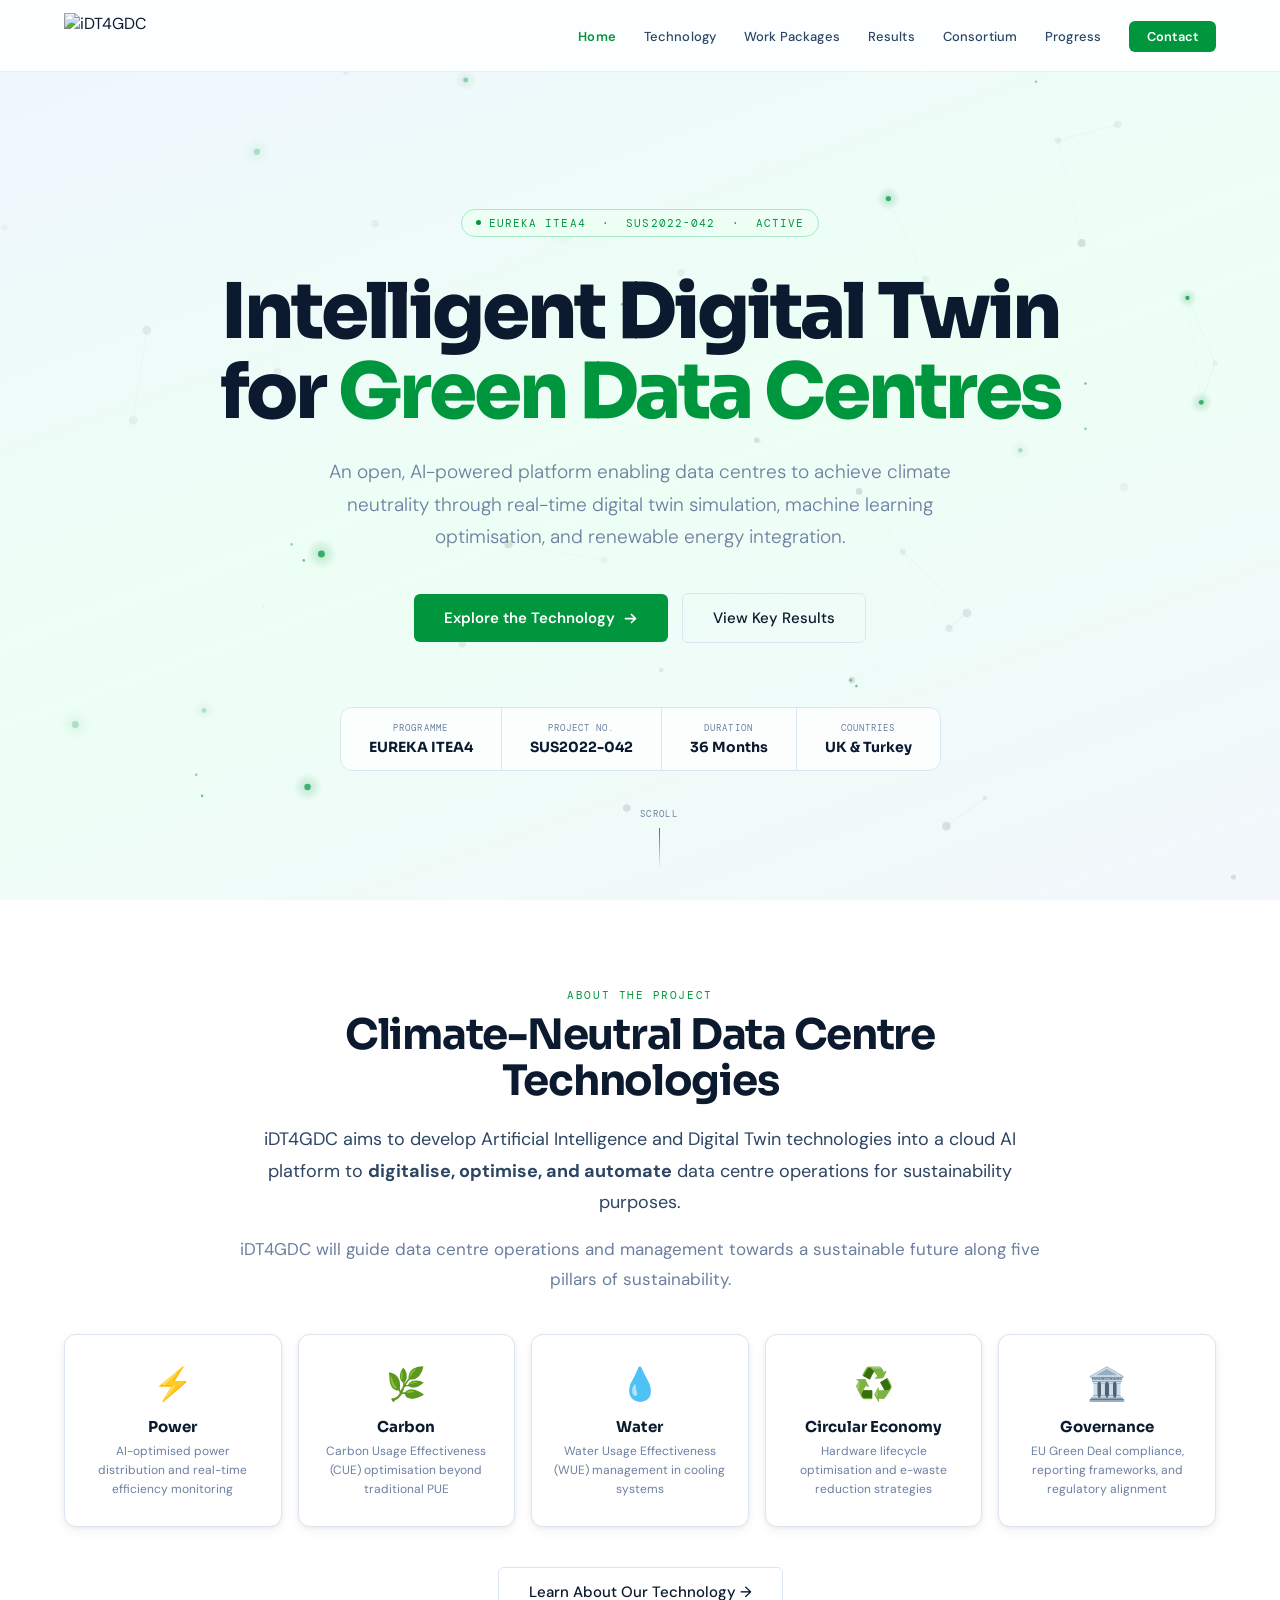
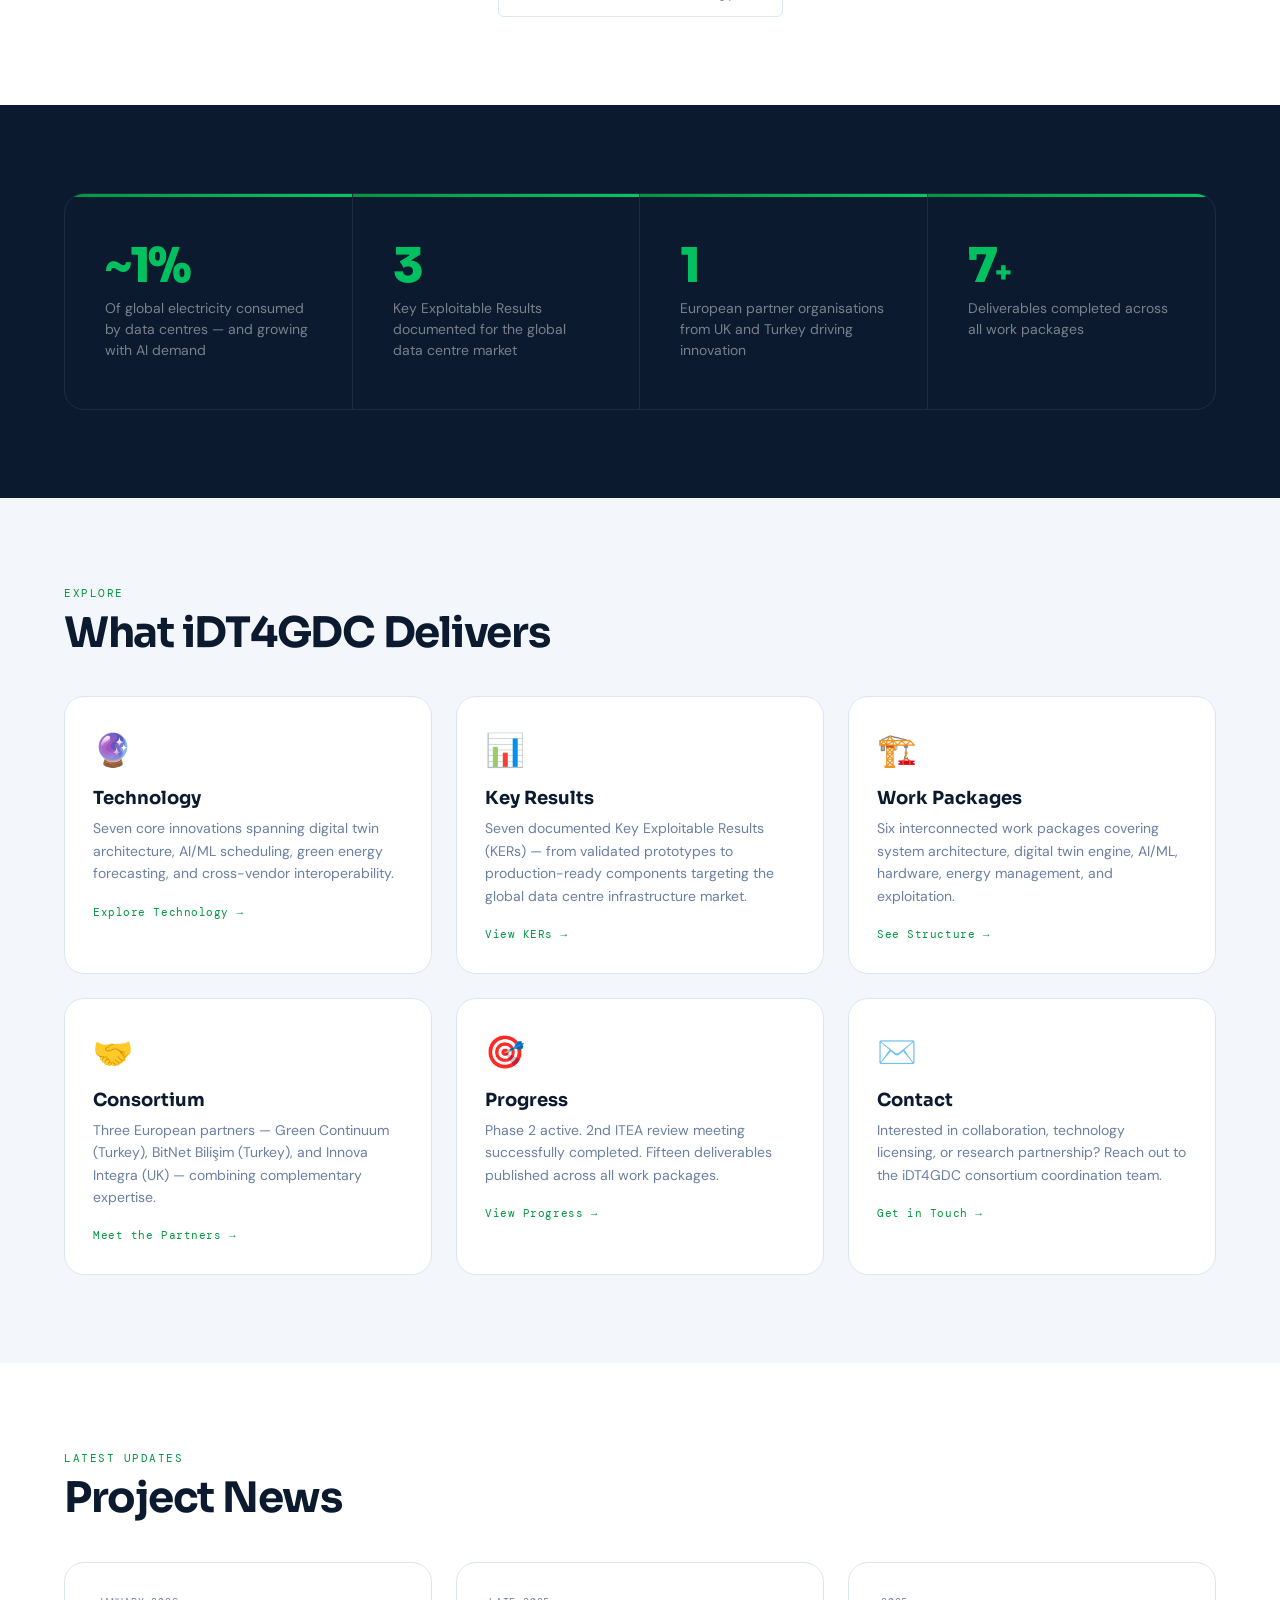
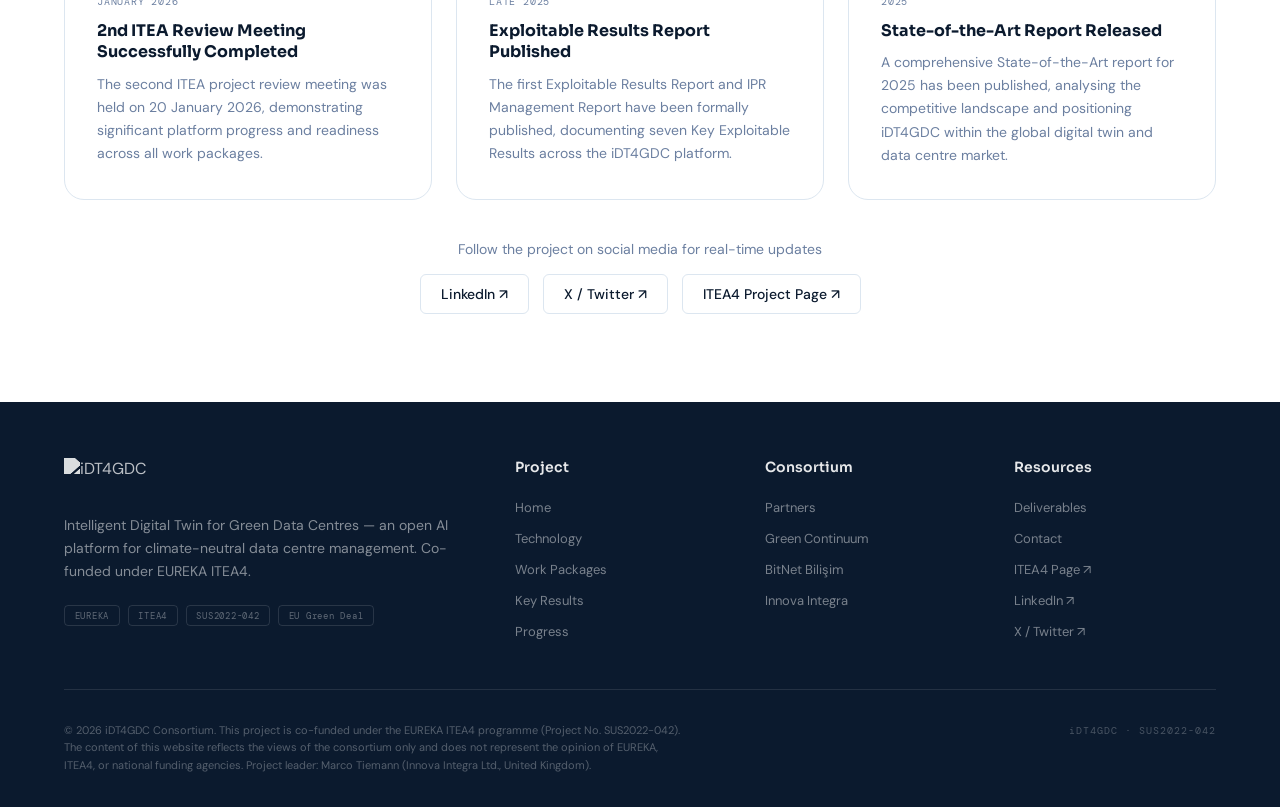
==== index.html @ be966cf7 "Initial commit: iDT4GDC project website Multi-page static site for the EUREKA ITEA4 iDT4GDC project." ====
<!DOCTYPE html>
<html lang="en">
<head>
<meta charset="UTF-8">
<meta name="viewport" content="width=device-width, initial-scale=1.0">
<title>iDT4GDC — Intelligent Digital Twin for Green Data Centres</title>
<meta name="description" content="EUREKA ITEA4 project developing an open AI-powered digital twin platform for climate-neutral data centres. Project SUS2022-042.">
<link rel="stylesheet" href="css/style.css">
<style>
/* ── Hero ─────────────────────────────────────────── */
#hero {
  position: relative;
  min-height: 100svh;
  display: flex;
  flex-direction: column;
  align-items: center;
  justify-content: center;
  overflow: hidden;
  padding: 0 5vw;
  background: linear-gradient(160deg, #F0F6FF 0%, #EDFFF5 50%, #F3F7FC 100%);
}
#hero-canvas {
  position: absolute; inset: 0;
  width: 100%; height: 100%;
  pointer-events: none;
}
.hero-content {
  position: relative; z-index: 2;
  text-align: center;
  max-width: 1000px;
  padding: 8rem 0 3rem;
}
.hero-pill {
  display: inline-flex;
  align-items: center;
  gap: .5rem;
  padding: .375rem .875rem;
  background: var(--green-bg);
  border: 1px solid var(--green-border);
  border-radius: 100px;
  font-family: var(--font-m);
  font-size: .6875rem;
  color: var(--green);
  letter-spacing: .1em;
  text-transform: uppercase;
  margin-bottom: 2.25rem;
  animation: h-in .9s ease both;
}
.hero-dot {
  width: 5px; height: 5px;
  background: var(--green); border-radius: 50%;
  animation: blink 2.2s infinite;
}
@keyframes blink { 0%,100%{opacity:1} 50%{opacity:.3} }
.hero-h1 {
  font-family: var(--font-d);
  font-size: clamp(2.75rem, 6vw, 5rem);
  font-weight: 800;
  line-height: 1.04;
  letter-spacing: -.04em;
  color: var(--navy);
  margin-bottom: 1.5rem;
  animation: h-in .9s .18s ease both;
}
.hero-h1 .g { color: var(--green); }
.hero-sub {
  font-size: clamp(1rem, 1.8vw, 1.1875rem);
  font-weight: 300;
  color: var(--text-light);
  line-height: 1.7;
  max-width: 660px;
  margin: 0 auto 2.5rem;
  animation: h-in .9s .32s ease both;
}
.hero-btns {
  display: flex;
  align-items: center;
  justify-content: center;
  gap: .875rem;
  flex-wrap: wrap;
  animation: h-in .9s .46s ease both;
}
.hero-meta {
  display: flex;
  align-items: stretch;
  justify-content: center;
  margin-top: 4rem;
  border: 1px solid var(--border);
  border-radius: var(--radius-md);
  overflow: hidden;
  background: rgba(255,255,255,.7);
  backdrop-filter: blur(12px);
  width: fit-content;
  margin-left: auto;
  margin-right: auto;
  animation: h-in .9s .6s ease both;
}
.hero-meta-item {
  padding: .875rem 1.75rem;
  display: flex; flex-direction: column;
  align-items: center; gap: .25rem;
  border-right: 1px solid var(--border);
}
.hero-meta-item:last-child { border-right: none; }
.m-label { font-family: var(--font-m); font-size: .5625rem; color: var(--text-light); text-transform: uppercase; letter-spacing: .12em; }
.m-value { font-family: var(--font-d); font-size: .875rem; font-weight: 700; color: var(--navy); }
.scroll-hint {
  position: absolute;
  bottom: 2rem; left: 50%; transform: translateX(-50%);
  display: flex; flex-direction: column; align-items: center; gap: .5rem;
  animation: h-in .9s .75s ease both;
}
.scroll-hint span { font-family: var(--font-m); font-size: .5625rem; color: var(--text-light); text-transform: uppercase; letter-spacing: .15em; }
.scroll-line {
  width: 1px; height: 40px;
  background: linear-gradient(to bottom, var(--green), transparent);
  animation: scroll-anim 1.8s ease-in-out infinite;
}
@keyframes scroll-anim { 0%{opacity:1;transform:translateY(0)} 100%{opacity:0;transform:translateY(14px)} }
@keyframes h-in { from{opacity:0;transform:translateY(22px)} to{opacity:1;transform:translateY(0)} }

/* ── Pillars ──────────────────────────────────────── */
.pillars-grid {
  display: grid;
  grid-template-columns: repeat(5, 1fr);
  gap: 1rem;
  margin-top: 2.5rem;
}
.pillar-card {
  padding: 1.75rem 1.25rem;
  text-align: center;
  border: 1px solid var(--border);
  border-radius: var(--radius-md);
  background: var(--bg-card);
  box-shadow: var(--shadow-sm);
  transition: all var(--transition);
}
.pillar-card:hover {
  border-color: var(--green-border);
  transform: translateY(-4px);
  box-shadow: var(--shadow-md);
}
.pillar-icon { font-size: 2rem; margin-bottom: .75rem; display: block; }
.pillar-name { font-family: var(--font-d); font-size: .9375rem; font-weight: 700; color: var(--navy); margin-bottom: .375rem; }
.pillar-desc { font-size: .75rem; color: var(--text-light); line-height: 1.55; }

/* ── Stats ────────────────────────────────────────── */
#stats { background: var(--navy); }
.stats-grid {
  display: grid;
  grid-template-columns: repeat(4, 1fr);
  gap: 0;
  border-radius: var(--radius-lg);
  overflow: hidden;
  border: 1px solid rgba(255,255,255,.08);
}
.stat-block {
  padding: 3rem 2.5rem;
  border-right: 1px solid rgba(255,255,255,.08);
  position: relative;
  overflow: hidden;
}
.stat-block:last-child { border-right: none; }
.stat-block::before {
  content: '';
  position: absolute; top: 0; left: 0; right: 0; height: 3px;
  background: linear-gradient(90deg, var(--green), #00C860);
}
.stat-num {
  font-family: var(--font-d);
  font-size: 3rem; font-weight: 800;
  letter-spacing: -.05em; line-height: 1;
  color: #fff; margin-bottom: .5rem;
}
.stat-num span { color: var(--green-btn); }
.stat-label { font-size: .875rem; color: rgba(255,255,255,.45); line-height: 1.5; }

/* ── Quick links ──────────────────────────────────── */
.quick-grid {
  display: grid;
  grid-template-columns: repeat(3, 1fr);
  gap: 1.5rem;
  margin-top: 2.5rem;
}
.quick-card {
  padding: 2rem 1.75rem;
  background: var(--bg-card);
  border: 1px solid var(--border);
  border-radius: var(--radius-lg);
  text-decoration: none;
  transition: all var(--transition);
  display: block;
}
.quick-card:hover {
  border-color: var(--green-border);
  box-shadow: var(--shadow-md);
  transform: translateY(-4px);
}
.qc-icon { font-size: 2rem; margin-bottom: 1rem; display: block; }
.qc-title { font-family: var(--font-d); font-size: 1.125rem; font-weight: 700; color: var(--navy); margin-bottom: .5rem; }
.qc-desc { font-size: .875rem; color: var(--text-light); line-height: 1.6; margin-bottom: 1.25rem; }
.qc-link { font-family: var(--font-m); font-size: .6875rem; color: var(--green); letter-spacing: .05em; display: flex; align-items: center; gap: .375rem; }

/* ── News ─────────────────────────────────────────── */
.news-grid {
  display: grid;
  grid-template-columns: repeat(3, 1fr);
  gap: 1.5rem;
  margin-top: 2.5rem;
}
.news-card {
  background: var(--bg-card);
  border: 1px solid var(--border);
  border-radius: var(--radius-lg);
  padding: 2rem;
  transition: all var(--transition);
}
.news-card:hover { border-color: var(--green-border); box-shadow: var(--shadow-md); transform: translateY(-3px); }
.news-date { font-family: var(--font-m); font-size: .625rem; color: var(--text-light); letter-spacing: .08em; text-transform: uppercase; margin-bottom: .75rem; }
.news-title { font-family: var(--font-d); font-size: 1rem; font-weight: 700; color: var(--navy); margin-bottom: .625rem; line-height: 1.35; }
.news-body { font-size: .875rem; color: var(--text-light); line-height: 1.65; }

/* ── Responsive ───────────────────────────────────── */
@media (max-width: 1000px) { .pillars-grid { grid-template-columns: repeat(3, 1fr); } .stats-grid { grid-template-columns: repeat(2, 1fr); } }
@media (max-width: 820px) { .quick-grid, .news-grid { grid-template-columns: 1fr; } }
@media (max-width: 640px) {
  .pillars-grid { grid-template-columns: repeat(2, 1fr); }
  .stats-grid { grid-template-columns: 1fr; }
  .hero-meta { flex-wrap: wrap; }
  .hero-meta-item { width: 50%; border-right: none; border-bottom: 1px solid var(--border); }
  .hero-meta-item:nth-child(odd) { border-right: 1px solid var(--border); }
  .hero-meta-item:nth-last-child(-n+2) { border-bottom: none; }
  .hero-btns { flex-direction: column; }
}
</style>
</head>
<body>

<!-- ── Navigation ──────────────────────────────────── -->
<nav id="main-nav">
  <a href="index.html" class="nav-logo">
    <img class="nav-logo-img" src="https://assets.zyrosite.com/cdn-cgi/image/format=auto,w=700,fit=crop,q=95/m7V5Qp7Ly3Uk0kDa/idit-birlesik-d957BPD1pqS8rWX9.png" alt="iDT4GDC">
  </a>
  <ul class="nav-links">
    <li><a href="index.html">Home</a></li>
    <li><a href="technology.html">Technology</a></li>
    <li><a href="work-packages.html">Work Packages</a></li>
    <li><a href="results.html">Results</a></li>
    <li><a href="consortium.html">Consortium</a></li>
    <li><a href="achievements.html">Progress</a></li>
    <li><a href="contact.html" class="nav-cta">Contact</a></li>
  </ul>
  <button class="nav-hamburger" id="hamburger" aria-label="Menu">
    <span></span><span></span><span></span>
  </button>
</nav>

<!-- Mobile drawer -->
<nav id="nav-drawer">
  <a href="index.html">Home</a>
  <a href="technology.html">Technology</a>
  <a href="work-packages.html">Work Packages</a>
  <a href="results.html">Results</a>
  <a href="consortium.html">Consortium</a>
  <a href="achievements.html">Progress</a>
  <a href="contact.html" class="nav-cta">Contact</a>
</nav>

<!-- ── Hero ────────────────────────────────────────── -->
<section id="hero">
  <canvas id="hero-canvas"></canvas>

  <div class="hero-content">
    <div class="hero-pill">
      <span class="hero-dot"></span>
      EUREKA ITEA4 &nbsp;·&nbsp; SUS2022-042 &nbsp;·&nbsp; Active
    </div>

    <h1 class="hero-h1">
      Intelligent Digital Twin<br>
      for <span class="g">Green Data Centres</span>
    </h1>

    <p class="hero-sub">
      An open, AI-powered platform enabling data centres to achieve
      climate neutrality through real-time digital twin simulation,
      machine learning optimisation, and renewable energy integration.
    </p>

    <div class="hero-btns">
      <a href="technology.html" class="btn-primary">
        Explore the Technology
        <svg width="15" height="15" viewBox="0 0 15 15" fill="none"><path d="M2.5 7.5h10M8.5 3.5l4 4-4 4" stroke="currentColor" stroke-width="1.75" stroke-linecap="round" stroke-linejoin="round"/></svg>
      </a>
      <a href="results.html" class="btn-outline">View Key Results</a>
    </div>

    <div class="hero-meta">
      <div class="hero-meta-item">
        <span class="m-label">Programme</span>
        <span class="m-value">EUREKA ITEA4</span>
      </div>
      <div class="hero-meta-item">
        <span class="m-label">Project No.</span>
        <span class="m-value">SUS2022-042</span>
      </div>
      <div class="hero-meta-item">
        <span class="m-label">Duration</span>
        <span class="m-value">36 Months</span>
      </div>
      <div class="hero-meta-item">
        <span class="m-label">Countries</span>
        <span class="m-value">UK &amp; Turkey</span>
      </div>
    </div>
  </div>

  <div class="scroll-hint">
    <span>Scroll</span>
    <div class="scroll-line"></div>
  </div>
</section>

<!-- ── About ────────────────────────────────────────── -->
<section id="about" style="background:var(--bg);">
  <div class="wrap">
    <div class="reveal" style="max-width:800px; margin:0 auto; text-align:center;">
      <span class="s-label">About the Project</span>
      <h2 class="s-title">Climate-Neutral Data Centre Technologies</h2>
      <p style="font-size:1.125rem; color:var(--text-mid); line-height:1.75; margin-top:1.25rem;">
        iDT4GDC aims to develop Artificial Intelligence and Digital Twin technologies into a cloud AI platform to <strong>digitalise, optimise, and automate</strong> data centre operations for sustainability purposes.
      </p>
      <p style="font-size:1.0625rem; color:var(--text-light); line-height:1.75; margin-top:1rem;">
        iDT4GDC will guide data centre operations and management towards a sustainable future along five pillars of sustainability.
      </p>
    </div>

    <div class="pillars-grid reveal" style="transition-delay:.1s;">
      <div class="pillar-card">
        <span class="pillar-icon">⚡</span>
        <div class="pillar-name">Power</div>
        <div class="pillar-desc">AI-optimised power distribution and real-time efficiency monitoring</div>
      </div>
      <div class="pillar-card">
        <span class="pillar-icon">🌿</span>
        <div class="pillar-name">Carbon</div>
        <div class="pillar-desc">Carbon Usage Effectiveness (CUE) optimisation beyond traditional PUE</div>
      </div>
      <div class="pillar-card">
        <span class="pillar-icon">💧</span>
        <div class="pillar-name">Water</div>
        <div class="pillar-desc">Water Usage Effectiveness (WUE) management in cooling systems</div>
      </div>
      <div class="pillar-card">
        <span class="pillar-icon">♻️</span>
        <div class="pillar-name">Circular Economy</div>
        <div class="pillar-desc">Hardware lifecycle optimisation and e-waste reduction strategies</div>
      </div>
      <div class="pillar-card">
        <span class="pillar-icon">🏛️</span>
        <div class="pillar-name">Governance</div>
        <div class="pillar-desc">EU Green Deal compliance, reporting frameworks, and regulatory alignment</div>
      </div>
    </div>

    <div style="text-align:center; margin-top:2.5rem;" class="reveal" style="transition-delay:.2s;">
      <a href="technology.html" class="btn-outline">Learn About Our Technology →</a>
    </div>
  </div>
</section>

<!-- ── Stats ────────────────────────────────────────── -->
<section id="stats">
  <div class="wrap">
    <div class="stats-grid reveal" data-counter-group>
      <div class="stat-block">
        <div class="stat-num"><span>~</span><span class="counter" data-target="3" data-suffix="%">0%</span></div>
        <div class="stat-label">Of global electricity consumed by data centres — and growing with AI demand</div>
      </div>
      <div class="stat-block">
        <div class="stat-num"><span class="counter" data-target="7">0</span></div>
        <div class="stat-label">Key Exploitable Results documented for the global data centre market</div>
      </div>
      <div class="stat-block">
        <div class="stat-num"><span class="counter" data-target="3">0</span></div>
        <div class="stat-label">European partner organisations from UK and Turkey driving innovation</div>
      </div>
      <div class="stat-block">
        <div class="stat-num"><span class="counter" data-target="15">0</span><span style="font-size:1.75rem;">+</span></div>
        <div class="stat-label">Deliverables completed across all work packages</div>
      </div>
    </div>
  </div>
</section>

<!-- ── Quick links ───────────────────────────────────── -->
<section style="background:var(--bg-alt);">
  <div class="wrap">
    <div class="reveal">
      <span class="s-label">Explore</span>
      <h2 class="s-title">What iDT4GDC Delivers</h2>
    </div>
    <div class="quick-grid reveal" style="transition-delay:.1s;">
      <a href="technology.html" class="quick-card">
        <span class="qc-icon">🔮</span>
        <div class="qc-title">Technology</div>
        <div class="qc-desc">Seven core innovations spanning digital twin architecture, AI/ML scheduling, green energy forecasting, and cross-vendor interoperability.</div>
        <span class="qc-link">Explore Technology →</span>
      </a>
      <a href="results.html" class="quick-card">
        <span class="qc-icon">📊</span>
        <div class="qc-title">Key Results</div>
        <div class="qc-desc">Seven documented Key Exploitable Results (KERs) — from validated prototypes to production-ready components targeting the global data centre infrastructure market.</div>
        <span class="qc-link">View KERs →</span>
      </a>
      <a href="work-packages.html" class="quick-card">
        <span class="qc-icon">🏗️</span>
        <div class="qc-title">Work Packages</div>
        <div class="qc-desc">Six interconnected work packages covering system architecture, digital twin engine, AI/ML, hardware, energy management, and exploitation.</div>
        <span class="qc-link">See Structure →</span>
      </a>
      <a href="consortium.html" class="quick-card">
        <span class="qc-icon">🤝</span>
        <div class="qc-title">Consortium</div>
        <div class="qc-desc">Three European partners — Green Continuum (Turkey), BitNet Bilişim (Turkey), and Innova Integra (UK) — combining complementary expertise.</div>
        <span class="qc-link">Meet the Partners →</span>
      </a>
      <a href="achievements.html" class="quick-card">
        <span class="qc-icon">🎯</span>
        <div class="qc-title">Progress</div>
        <div class="qc-desc">Phase 2 active. 2nd ITEA review meeting successfully completed. Fifteen deliverables published across all work packages.</div>
        <span class="qc-link">View Progress →</span>
      </a>
      <a href="contact.html" class="quick-card">
        <span class="qc-icon">✉️</span>
        <div class="qc-title">Contact</div>
        <div class="qc-desc">Interested in collaboration, technology licensing, or research partnership? Reach out to the iDT4GDC consortium coordination team.</div>
        <span class="qc-link">Get in Touch →</span>
      </a>
    </div>
  </div>
</section>

<!-- ── News ─────────────────────────────────────────── -->
<section style="background:var(--bg);">
  <div class="wrap">
    <div class="reveal">
      <span class="s-label">Latest Updates</span>
      <h2 class="s-title">Project News</h2>
    </div>
    <div class="news-grid reveal" style="transition-delay:.1s;">
      <div class="news-card">
        <div class="news-date">January 2026</div>
        <div class="news-title">2nd ITEA Review Meeting Successfully Completed</div>
        <div class="news-body">The second ITEA project review meeting was held on 20 January 2026, demonstrating significant platform progress and readiness across all work packages.</div>
      </div>
      <div class="news-card">
        <div class="news-date">Late 2025</div>
        <div class="news-title">Exploitable Results Report Published</div>
        <div class="news-body">The first Exploitable Results Report and IPR Management Report have been formally published, documenting seven Key Exploitable Results across the iDT4GDC platform.</div>
      </div>
      <div class="news-card">
        <div class="news-date">2025</div>
        <div class="news-title">State-of-the-Art Report Released</div>
        <div class="news-body">A comprehensive State-of-the-Art report for 2025 has been published, analysing the competitive landscape and positioning iDT4GDC within the global digital twin and data centre market.</div>
      </div>
    </div>

    <div style="text-align:center; margin-top:2.5rem;" class="reveal" style="transition-delay:.2s;">
      <p style="font-size:.875rem; color:var(--text-light); margin-bottom:1rem;">Follow the project on social media for real-time updates</p>
      <div style="display:flex; gap:.875rem; justify-content:center; flex-wrap:wrap;">
        <a href="https://www.linkedin.com/company/idt4gdc" target="_blank" rel="noopener noreferrer" class="btn-outline" style="font-size:.875rem; padding:.625rem 1.25rem;">
          LinkedIn ↗
        </a>
        <a href="https://x.com/idt4gdc" target="_blank" rel="noopener noreferrer" class="btn-outline" style="font-size:.875rem; padding:.625rem 1.25rem;">
          X / Twitter ↗
        </a>
        <a href="https://itea4.org/project/idt4gdc.html" target="_blank" rel="noopener noreferrer" class="btn-outline" style="font-size:.875rem; padding:.625rem 1.25rem;">
          ITEA4 Project Page ↗
        </a>
      </div>
    </div>
  </div>
</section>

<!-- ── Footer ───────────────────────────────────────── -->
<footer>
  <div class="footer-main">
    <div>
      <img src="https://assets.zyrosite.com/cdn-cgi/image/format=auto,w=700,fit=crop,q=95/m7V5Qp7Ly3Uk0kDa/idit-birlesik-d957BPD1pqS8rWX9.png" alt="iDT4GDC" class="footer-logo">
      <p class="footer-desc">Intelligent Digital Twin for Green Data Centres — an open AI platform for climate-neutral data centre management. Co-funded under EUREKA ITEA4.</p>
      <div class="footer-badges">
        <span class="f-badge">EUREKA</span>
        <span class="f-badge">ITEA4</span>
        <span class="f-badge">SUS2022-042</span>
        <span class="f-badge">EU Green Deal</span>
      </div>
    </div>
    <div class="footer-col">
      <h4>Project</h4>
      <ul>
        <li><a href="index.html">Home</a></li>
        <li><a href="technology.html">Technology</a></li>
        <li><a href="work-packages.html">Work Packages</a></li>
        <li><a href="results.html">Key Results</a></li>
        <li><a href="achievements.html">Progress</a></li>
      </ul>
    </div>
    <div class="footer-col">
      <h4>Consortium</h4>
      <ul>
        <li><a href="consortium.html">Partners</a></li>
        <li><a href="consortium.html#green-continuum">Green Continuum</a></li>
        <li><a href="consortium.html#bitnet">BitNet Bilişim</a></li>
        <li><a href="consortium.html#innova">Innova Integra</a></li>
      </ul>
    </div>
    <div class="footer-col">
      <h4>Resources</h4>
      <ul>
        <li><a href="achievements.html">Deliverables</a></li>
        <li><a href="contact.html">Contact</a></li>
        <li><a href="https://itea4.org/project/idt4gdc.html" target="_blank" rel="noopener">ITEA4 Page ↗</a></li>
        <li><a href="https://www.linkedin.com/company/idt4gdc" target="_blank" rel="noopener">LinkedIn ↗</a></li>
        <li><a href="https://x.com/idt4gdc" target="_blank" rel="noopener">X / Twitter ↗</a></li>
      </ul>
    </div>
  </div>
  <div class="footer-bottom">
    <p class="footer-disclaimer">© 2026 iDT4GDC Consortium. This project is co-funded under the EUREKA ITEA4 programme (Project No. SUS2022-042). The content of this website reflects the views of the consortium only and does not represent the opinion of EUREKA, ITEA4, or national funding agencies. Project leader: Marco Tiemann (Innova Integra Ltd., United Kingdom).</p>
    <span class="footer-id">iDT4GDC · SUS2022-042</span>
  </div>
</footer>

<script src="js/main.js"></script>
</body>
</html>
---- css/style.css ----
/* ═══════════════════════════════════════════════════════
   iDT4GDC — Shared Stylesheet (Light Theme)
   Fonts: Sora (display) · DM Sans (body) · DM Mono (labels)
═══════════════════════════════════════════════════════ */

@import url('https://fonts.googleapis.com/css2?family=Sora:wght@300;400;600;700;800&family=DM+Sans:wght@300;400;500;600&family=DM+Mono:wght@400;500&display=swap');

/* ── Variables ───────────────────────────────────────── */
:root {
  /* Backgrounds */
  --bg:           #FFFFFF;
  --bg-alt:       #F3F7FC;
  --bg-section:   #F8FAFD;
  --bg-card:      #FFFFFF;

  /* Text */
  --text:         #0B1A2E;
  --text-mid:     #2D4563;
  --text-light:   #6B7FA0;

  /* Brand */
  --navy:         #0B1A2E;
  --navy-2:       #1D3354;
  --green:        #00963E;   /* accessible on white */
  --green-btn:    #00C060;   /* button hover */
  --green-bg:     #EDFFF5;
  --green-border: #A8E8C4;
  --teal:         #007A6B;
  --teal-bg:      #EAF8F5;

  /* Borders & shadows */
  --border:       #DCE6F0;
  --border-light: #EDF2F8;
  --shadow-sm:    0 1px 4px rgba(11,26,46,.05), 0 4px 12px rgba(11,26,46,.05);
  --shadow-md:    0 4px 24px rgba(11,26,46,.09), 0 2px 8px rgba(11,26,46,.05);
  --shadow-lg:    0 16px 56px rgba(11,26,46,.14);

  /* Typography */
  --font-d: 'Sora', sans-serif;
  --font-b: 'DM Sans', sans-serif;
  --font-m: 'DM Mono', monospace;

  /* Misc */
  --radius-sm: 6px;
  --radius-md: 12px;
  --radius-lg: 20px;
  --transition: .22s ease;
  --nav-h: 72px;
}

/* ── Reset ───────────────────────────────────────────── */
*, *::before, *::after { box-sizing: border-box; margin: 0; padding: 0; }
html { scroll-behavior: smooth; font-size: 16px; }
body {
  font-family: var(--font-b);
  background: var(--bg);
  color: var(--text);
  -webkit-font-smoothing: antialiased;
  overflow-x: hidden;
}
img { max-width: 100%; display: block; }
a { color: inherit; }

::-webkit-scrollbar { width: 4px; }
::-webkit-scrollbar-track { background: var(--bg-alt); }
::-webkit-scrollbar-thumb { background: var(--green); border-radius: 2px; }

/* ── Navigation ──────────────────────────────────────── */
#main-nav {
  position: fixed;
  inset: 0 0 auto;
  z-index: 900;
  height: var(--nav-h);
  padding: 0 5vw;
  display: flex;
  align-items: center;
  justify-content: space-between;
  background: rgba(255,255,255,0.85);
  backdrop-filter: blur(14px) saturate(160%);
  border-bottom: 1px solid rgba(220,230,240,0.6);
  transition: box-shadow var(--transition);
}
#main-nav.scrolled {
  box-shadow: 0 2px 20px rgba(11,26,46,.08);
  border-bottom-color: var(--border);
}

.nav-logo { display: flex; align-items: center; text-decoration: none; flex-shrink: 0; }
.nav-logo-img { height: 46px; width: auto; object-fit: contain; }

.nav-links {
  display: flex;
  align-items: center;
  gap: 1.75rem;
  list-style: none;
}
.nav-links a {
  font-size: .8125rem;
  font-weight: 500;
  color: var(--text-mid);
  text-decoration: none;
  letter-spacing: .01em;
  transition: color var(--transition);
  white-space: nowrap;
}
.nav-links a:hover { color: var(--navy); }
.nav-links a.active { color: var(--green); font-weight: 600; }

.nav-cta {
  padding: .45rem 1.125rem !important;
  background: var(--green) !important;
  color: #fff !important;
  border-radius: var(--radius-sm) !important;
  font-weight: 600 !important;
  font-size: .8rem !important;
  transition: all var(--transition) !important;
}
.nav-cta:hover { background: var(--green-btn) !important; box-shadow: 0 4px 16px rgba(0,150,62,.3) !important; }

.nav-hamburger {
  display: none;
  flex-direction: column;
  gap: 5px;
  cursor: pointer;
  padding: 4px;
  background: none;
  border: none;
}
.nav-hamburger span {
  display: block;
  width: 22px; height: 2px;
  background: var(--text-mid);
  border-radius: 2px;
  transition: all .3s;
}

/* ── Page Hero (inner pages) ─────────────────────────── */
.page-hero {
  padding: calc(var(--nav-h) + 4rem) 5vw 4rem;
  background: var(--bg-alt);
  border-bottom: 1px solid var(--border);
}
.page-hero .wrap { max-width: 1240px; margin: 0 auto; }
.page-hero-label {
  font-family: var(--font-m);
  font-size: .6875rem;
  letter-spacing: .14em;
  text-transform: uppercase;
  color: var(--green);
  display: block;
  margin-bottom: .625rem;
}
.page-hero-title {
  font-family: var(--font-d);
  font-size: clamp(2rem, 4vw, 3rem);
  font-weight: 800;
  letter-spacing: -.03em;
  line-height: 1.08;
  color: var(--navy);
}
.page-hero-sub {
  font-size: 1.0625rem;
  font-weight: 300;
  color: var(--text-light);
  line-height: 1.7;
  margin-top: .875rem;
  max-width: 640px;
}

/* ── Sections ────────────────────────────────────────── */
section { padding: 5.5rem 5vw; }
.wrap { max-width: 1240px; margin: 0 auto; }

.s-label {
  display: block;
  font-family: var(--font-m);
  font-size: .6875rem;
  letter-spacing: .14em;
  text-transform: uppercase;
  color: var(--green);
  margin-bottom: .625rem;
}
.s-title {
  font-family: var(--font-d);
  font-size: clamp(1.75rem, 3.5vw, 2.625rem);
  font-weight: 700;
  letter-spacing: -.03em;
  line-height: 1.1;
  color: var(--navy);
}
.s-sub {
  font-size: 1.0625rem;
  font-weight: 300;
  color: var(--text-light);
  line-height: 1.7;
  max-width: 560px;
  margin-top: .875rem;
}
.s-hd { margin-bottom: 3rem; }

/* ── Buttons ─────────────────────────────────────────── */
.btn-primary {
  display: inline-flex;
  align-items: center;
  gap: .5rem;
  padding: .875rem 1.875rem;
  background: var(--green);
  color: #fff;
  font-family: var(--font-b);
  font-weight: 600;
  font-size: .9375rem;
  border: none;
  border-radius: var(--radius-sm);
  cursor: pointer;
  text-decoration: none;
  transition: all .2s;
}
.btn-primary:hover {
  background: var(--green-btn);
  transform: translateY(-2px);
  box-shadow: 0 8px 28px rgba(0,150,62,.35);
}
.btn-outline {
  display: inline-flex;
  align-items: center;
  gap: .5rem;
  padding: .875rem 1.875rem;
  background: transparent;
  color: var(--navy);
  font-family: var(--font-b);
  font-weight: 500;
  font-size: .9375rem;
  border: 1.5px solid var(--border);
  border-radius: var(--radius-sm);
  cursor: pointer;
  text-decoration: none;
  transition: all .2s;
}
.btn-outline:hover { border-color: var(--green); color: var(--green); }

/* ── Cards ───────────────────────────────────────────── */
.card {
  background: var(--bg-card);
  border: 1px solid var(--border);
  border-radius: var(--radius-lg);
  transition: all var(--transition);
}
.card:hover {
  border-color: var(--green-border);
  box-shadow: var(--shadow-md);
  transform: translateY(-4px);
}
.card-top-accent {
  border-top: 3px solid var(--green);
}

/* ── Tags & Badges ───────────────────────────────────── */
.tag {
  display: inline-block;
  font-family: var(--font-m);
  font-size: .5875rem;
  letter-spacing: .07em;
  padding: .22rem .6rem;
  border-radius: 4px;
  background: var(--green-bg);
  color: var(--green);
  border: 1px solid var(--green-border);
}
.tag-navy {
  background: rgba(11,26,46,.06);
  color: var(--navy);
  border-color: var(--border);
}
.tag-teal {
  background: var(--teal-bg);
  color: var(--teal);
  border-color: #9CE0D8;
}
.tag-blue {
  background: rgba(74,158,255,.08);
  color: #2A7DE8;
  border-color: #BAD7FF;
}
.tag-violet {
  background: rgba(155,127,232,.08);
  color: #7A5CC8;
  border-color: #D0BEFF;
}

/* ── TRL bars ─────────────────────────────────────────── */
.trl-track {
  height: 5px;
  background: var(--border-light);
  border-radius: 3px;
  overflow: hidden;
}
.trl-fill {
  height: 100%;
  border-radius: 3px;
  width: 0;
  transition: width 1.1s cubic-bezier(.4,0,.2,1);
}
.fill-6 { background: linear-gradient(90deg, #00963E, #00C860); }
.fill-5 { background: linear-gradient(90deg, #007A6B, #00BFA5); }
.fill-4 { background: linear-gradient(90deg, #2A7DE8, #64AEFF); }
.fill-3 { background: linear-gradient(90deg, #7A5CC8, #B496FF); }

/* ── Scroll Reveal ───────────────────────────────────── */
.reveal {
  opacity: 0;
  transform: translateY(24px);
  transition: opacity .65s ease, transform .65s ease;
}
.reveal.visible { opacity: 1; transform: translateY(0); }

/* ── Section divider ─────────────────────────────────── */
.divider {
  width: 48px; height: 3px;
  background: var(--green);
  border-radius: 2px;
  margin-top: 1.25rem;
}

/* ── Partner strip (footer logo row) ─────────────────── */
.programme-strip {
  display: flex;
  align-items: center;
  gap: 1.25rem;
  flex-wrap: wrap;
}
.prog-badge {
  font-family: var(--font-m);
  font-size: .6rem;
  letter-spacing: .1em;
  text-transform: uppercase;
  color: var(--text-light);
  padding: .3rem .75rem;
  border: 1px solid var(--border);
  border-radius: 4px;
  background: var(--bg-alt);
}

/* ── Footer ──────────────────────────────────────────── */
footer {
  background: var(--navy);
  color: rgba(255,255,255,.85);
  padding: 3.5rem 5vw 2rem;
}
.footer-main {
  display: grid;
  grid-template-columns: 2fr 1fr 1fr 1fr;
  gap: 3rem;
  max-width: 1240px;
  margin: 0 auto;
  padding-bottom: 3rem;
  border-bottom: 1px solid rgba(255,255,255,.1);
}
.footer-logo { height: 40px; width: auto; filter: brightness(0) invert(1); opacity: .85; margin-bottom: 1rem; }
.footer-desc { font-size: .875rem; color: rgba(255,255,255,.5); line-height: 1.65; margin-bottom: 1.375rem; }
.footer-badges { display: flex; flex-wrap: wrap; gap: .5rem; }
.f-badge { font-family: var(--font-m); font-size: .5875rem; letter-spacing: .08em; color: rgba(255,255,255,.35); border: 1px solid rgba(255,255,255,.12); padding: .22rem .6rem; border-radius: 4px; }

.footer-col h4 { font-family: var(--font-d); font-size: .875rem; font-weight: 600; margin-bottom: 1.25rem; color: rgba(255,255,255,.9); }
.footer-col ul { list-style: none; display: flex; flex-direction: column; gap: .625rem; }
.footer-col ul li a { font-size: .8125rem; color: rgba(255,255,255,.45); text-decoration: none; transition: color var(--transition); }
.footer-col ul li a:hover { color: rgba(255,255,255,.85); }

.footer-bottom {
  max-width: 1240px;
  margin: 2rem auto 0;
  display: flex;
  align-items: flex-start;
  justify-content: space-between;
  gap: 2rem;
}
.footer-disclaimer { font-size: .6875rem; color: rgba(255,255,255,.3); line-height: 1.6; max-width: 620px; }
.footer-id { font-family: var(--font-m); font-size: .625rem; color: rgba(255,255,255,.25); letter-spacing: .1em; white-space: nowrap; flex-shrink: 0; margin-top: .125rem; }

/* ── Mobile nav drawer ───────────────────────────────── */
#nav-drawer {
  display: none;
  position: fixed;
  top: var(--nav-h); left: 0; right: 0;
  background: rgba(255,255,255,.97);
  backdrop-filter: blur(20px);
  border-bottom: 1px solid var(--border);
  padding: 1.5rem 5vw 2rem;
  z-index: 850;
  flex-direction: column;
  gap: 0;
  box-shadow: 0 8px 32px rgba(11,26,46,.1);
}
#nav-drawer.open { display: flex; }
#nav-drawer a {
  display: block;
  font-size: 1rem;
  font-weight: 500;
  color: var(--text);
  text-decoration: none;
  padding: .875rem 0;
  border-bottom: 1px solid var(--border-light);
  transition: color var(--transition);
}
#nav-drawer a:hover { color: var(--green); }
#nav-drawer a.nav-cta {
  margin-top: 1rem;
  border-bottom: none;
  background: var(--green);
  color: #fff;
  border-radius: var(--radius-sm);
  text-align: center;
  padding: .875rem;
}

/* ── Responsive ──────────────────────────────────────── */
@media (max-width: 1100px) {
  .nav-links { gap: 1.25rem; }
}
@media (max-width: 900px) {
  .nav-links { display: none; }
  .nav-hamburger { display: flex; }
  section { padding: 4rem 5vw; }
  .footer-main { grid-template-columns: 1fr 1fr; gap: 2rem; }
  .footer-bottom { flex-direction: column; }
}
@media (max-width: 600px) {
  section { padding: 3.5rem 5vw; }
  .footer-main { grid-template-columns: 1fr; }
  .page-hero { padding-top: calc(var(--nav-h) + 2.5rem); }
}
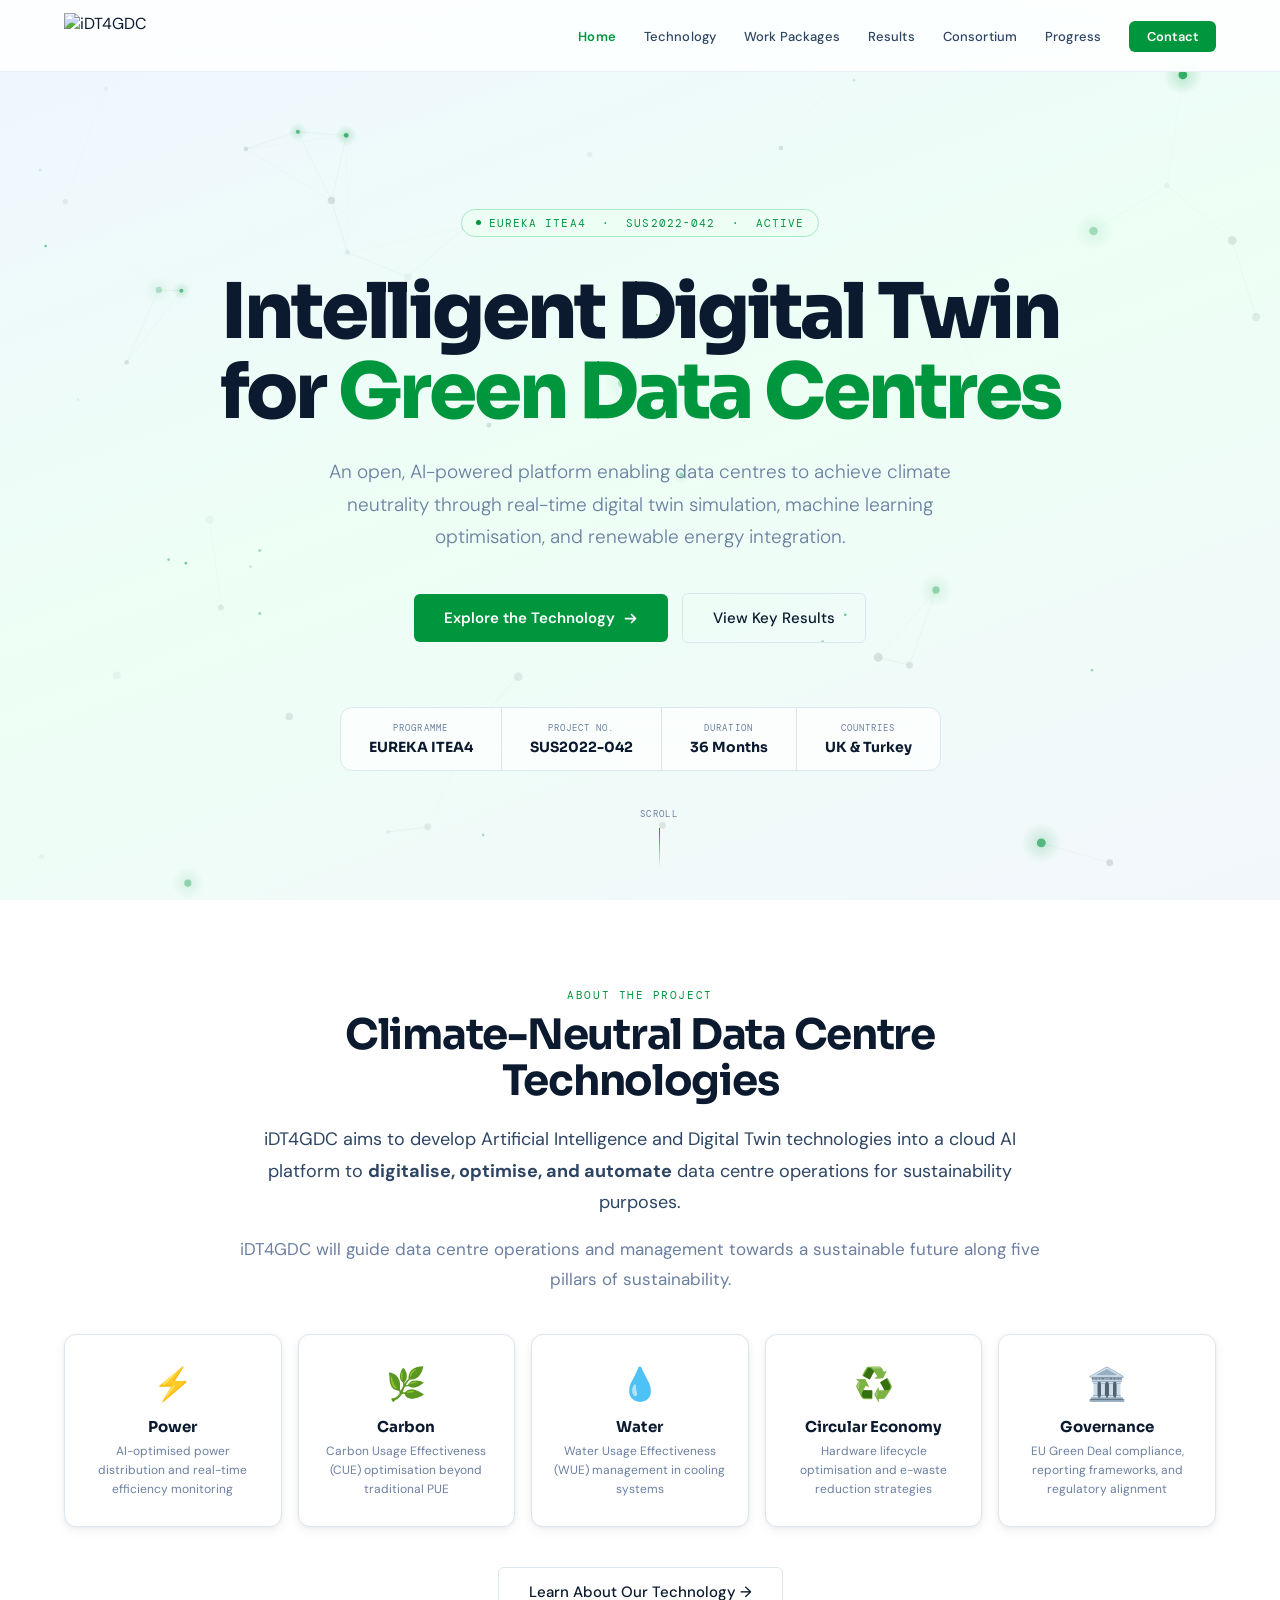
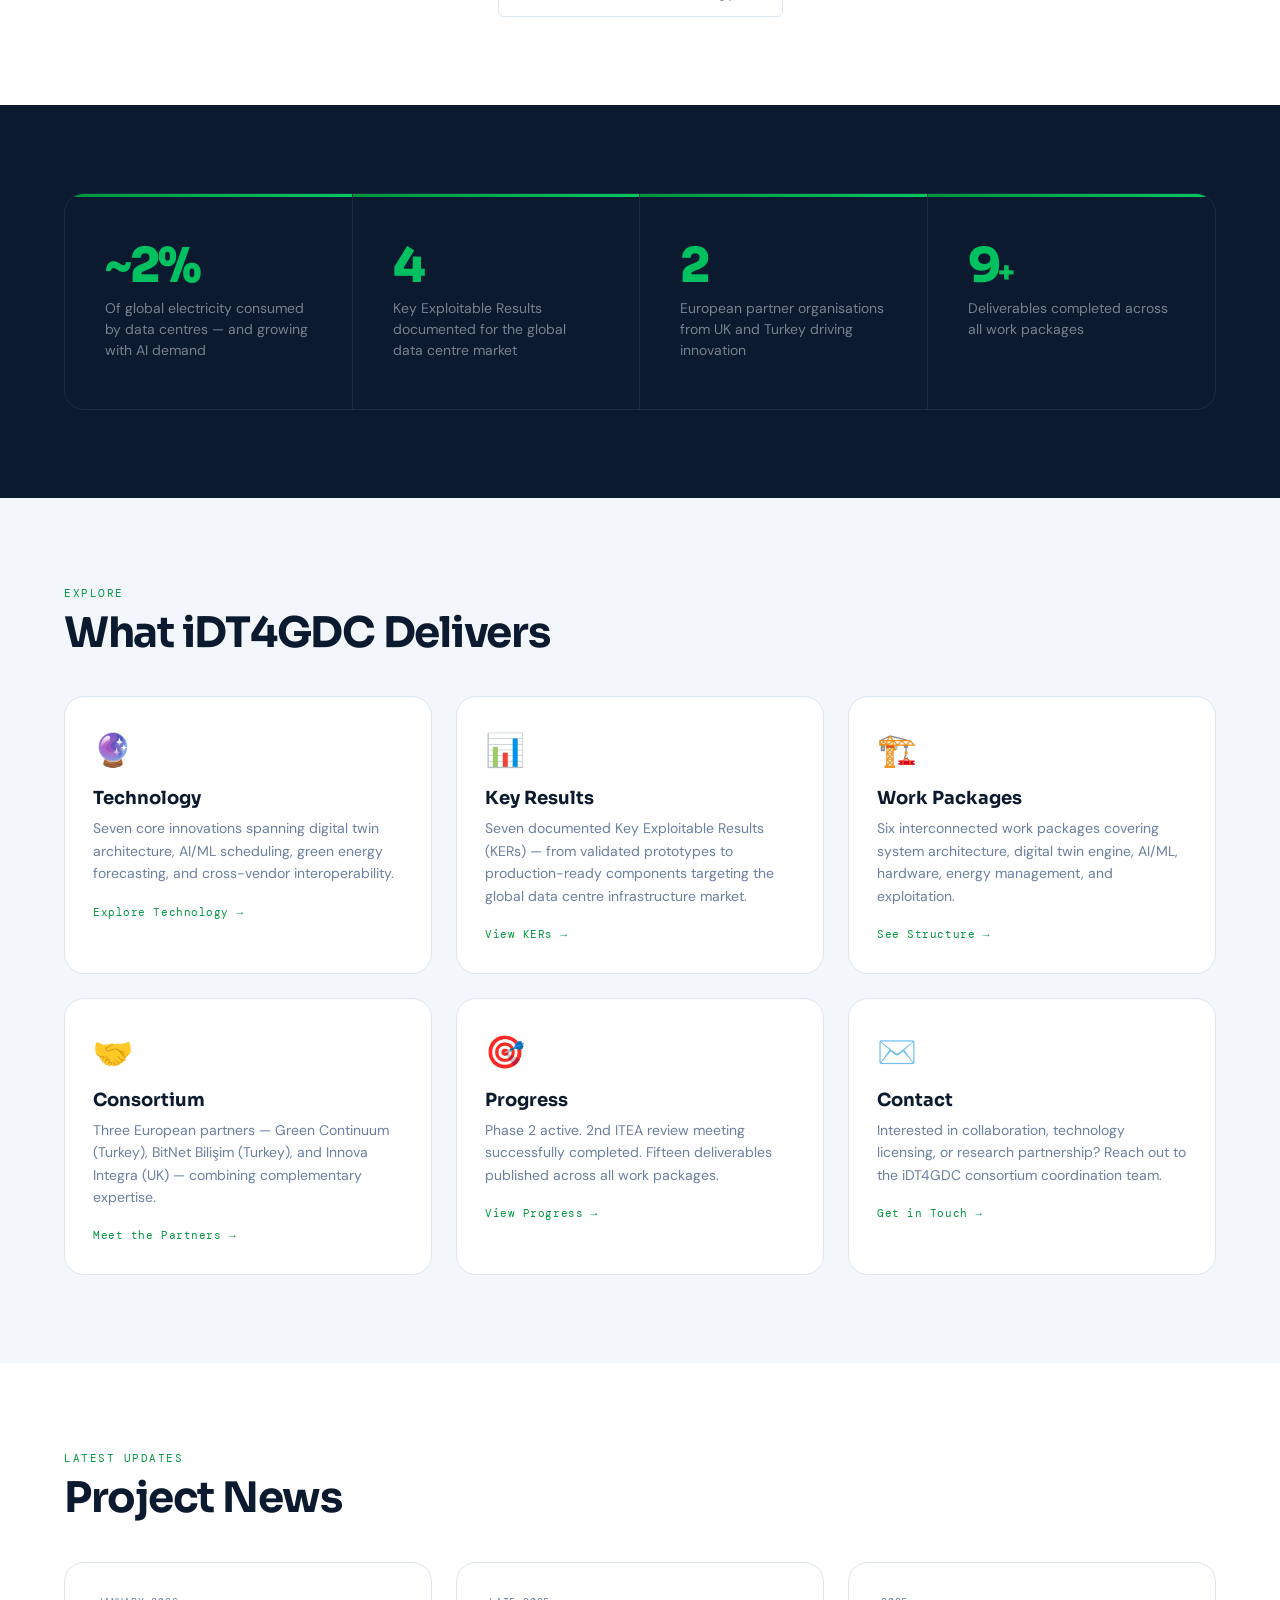
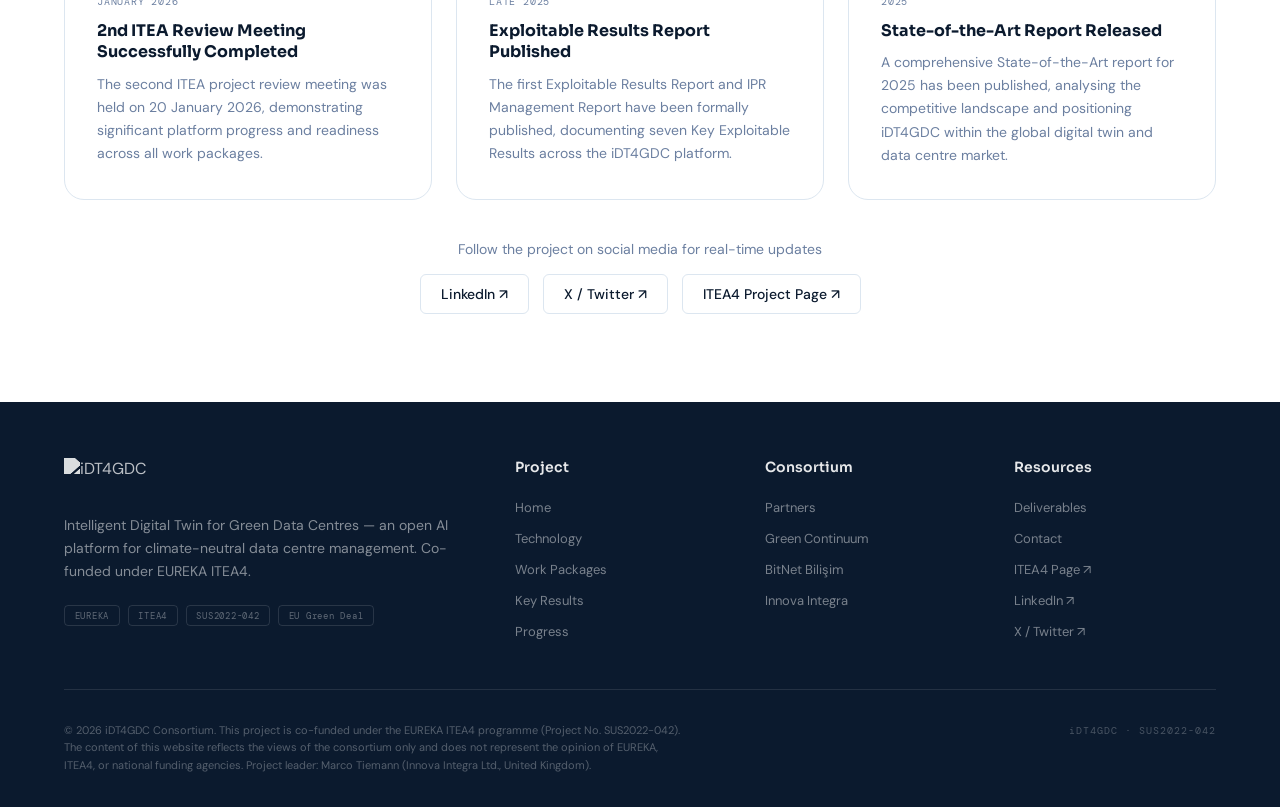
==== commit df814661: "Add Vercel Web Analytics integration # Vercel Web Analytics Implementation  ## Summary Successfully " ====
--- a/index.html
+++ b/index.html
@@ -233,6 +233,7 @@
   .hero-btns { flex-direction: column; }
 }
 </style>
+<script defer src="https://cdn.vercel-insights.com/v1/script.js"></script>
 </head>
 <body>
 
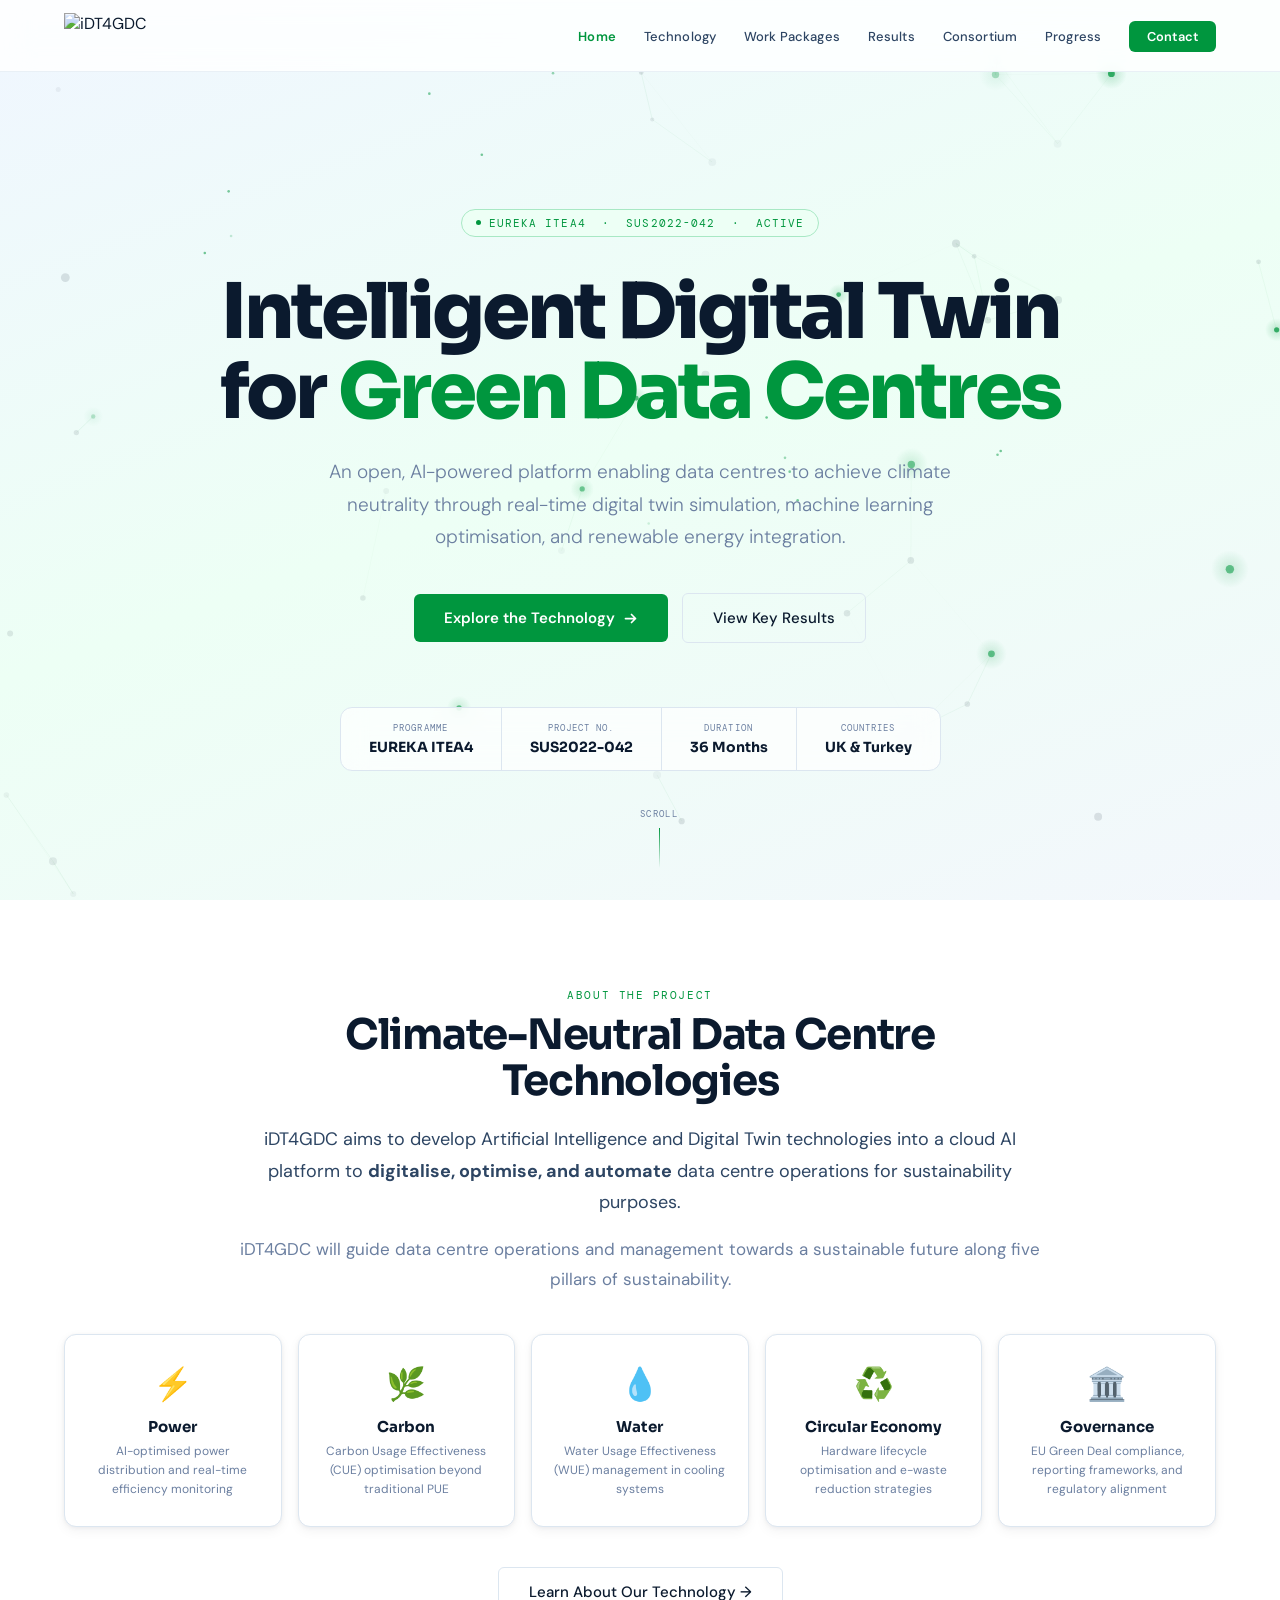
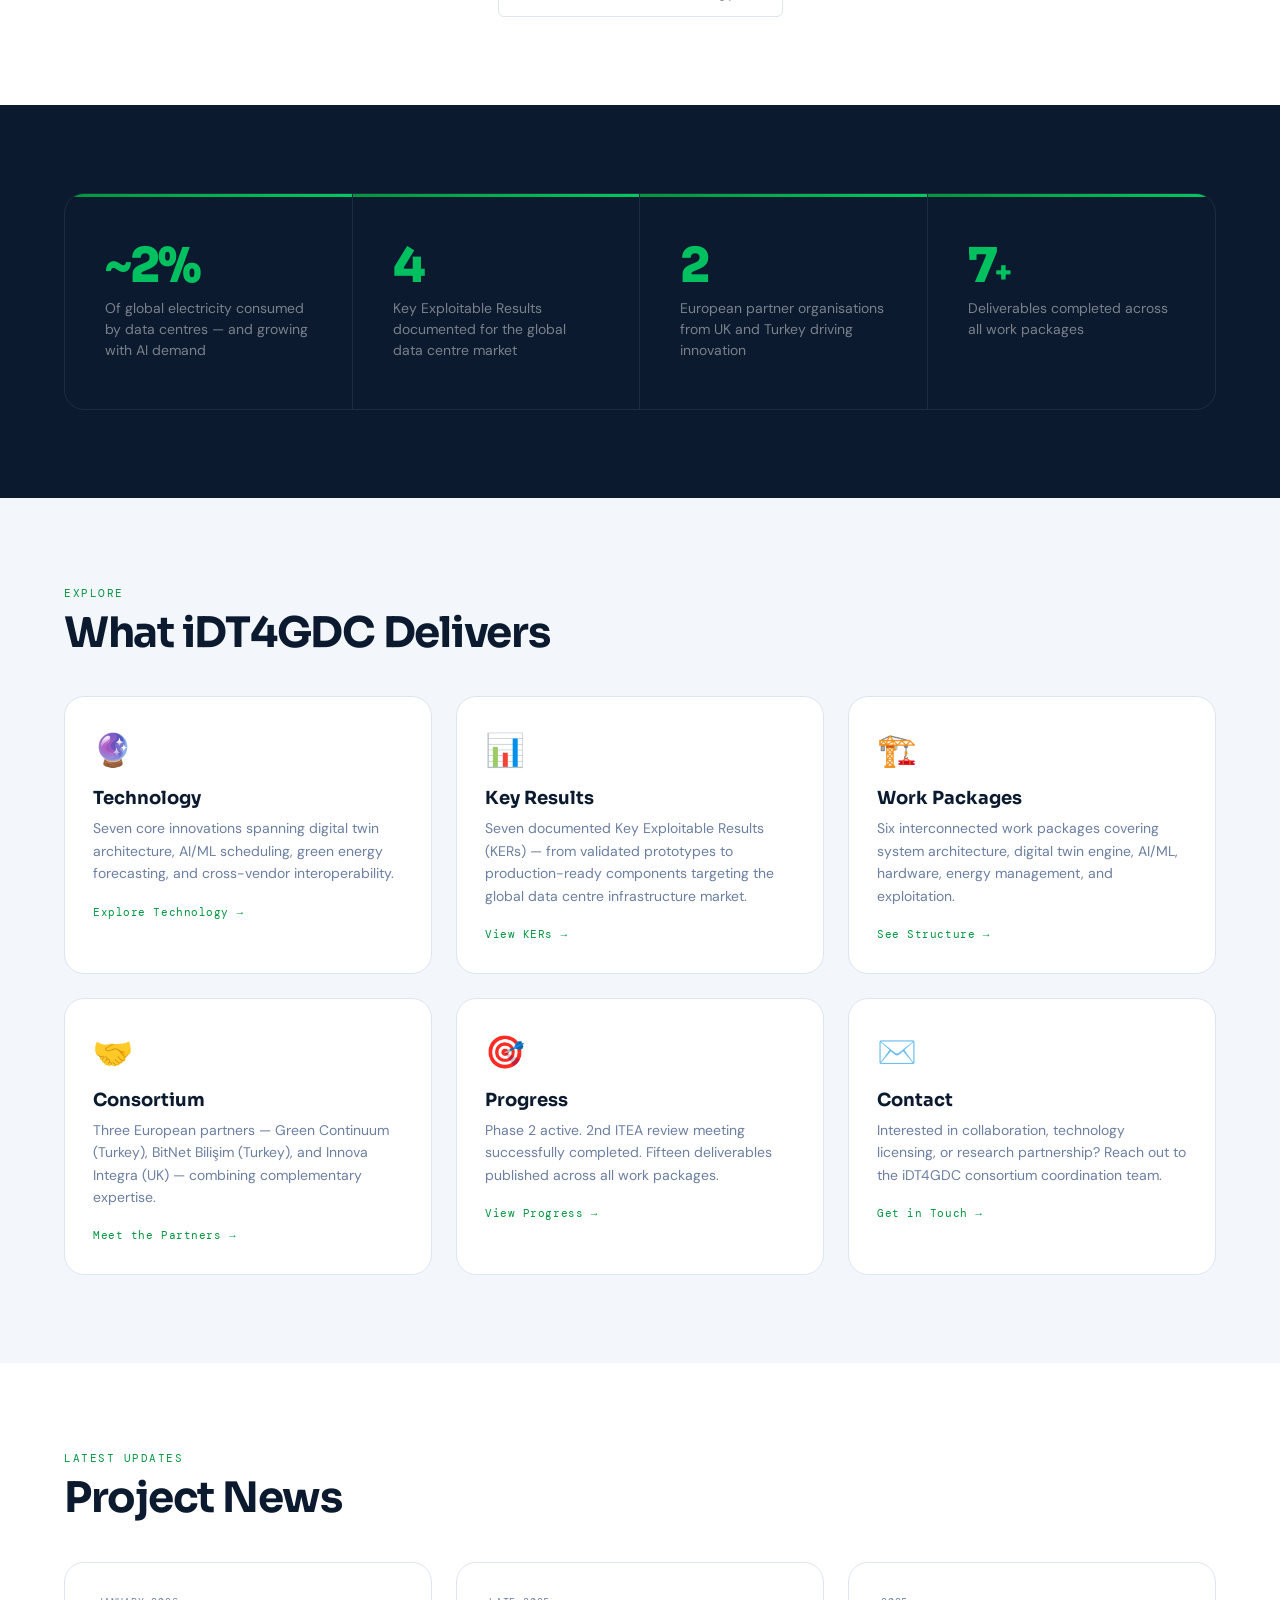
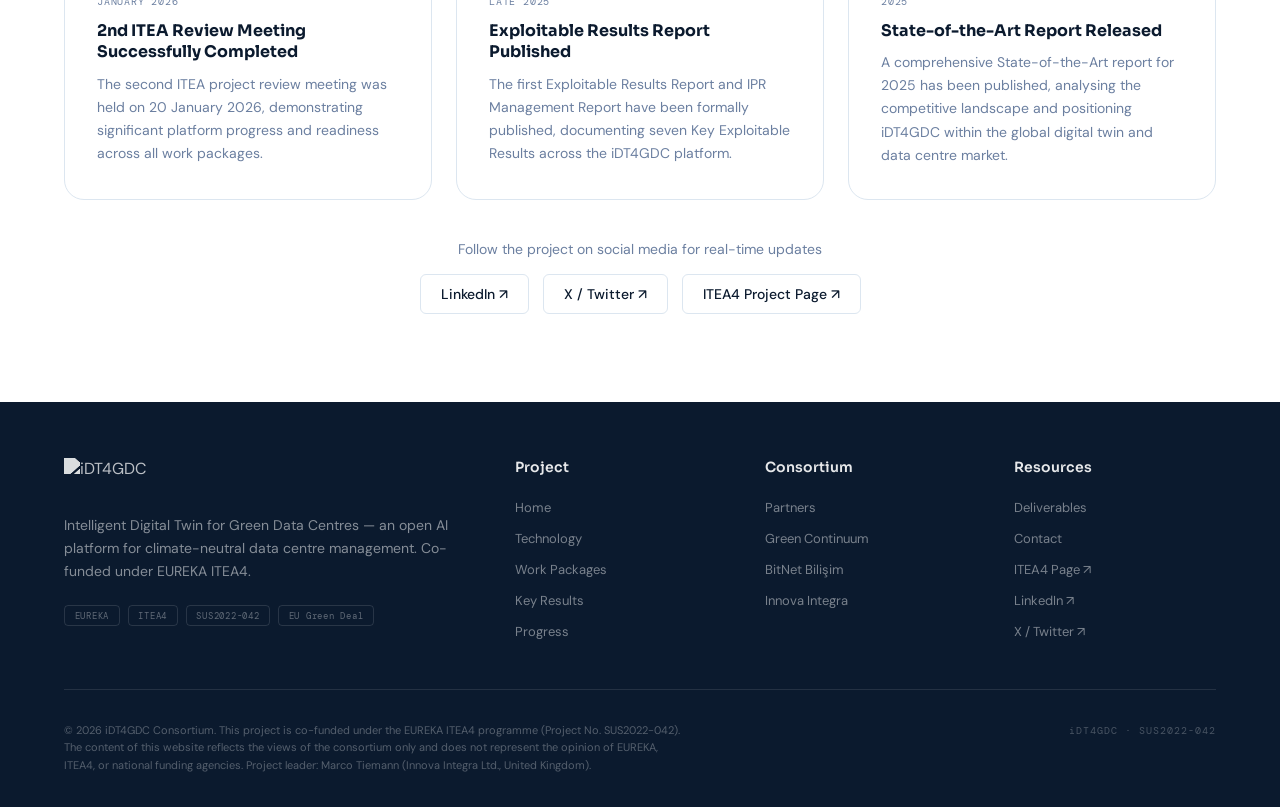
==== commit 37d00503: "Add Vercel Web Analytics integration Implemented Vercel Web Analytics for Static HTML Website  ## Su" ====
--- a/index.html
+++ b/index.html
@@ -233,6 +233,9 @@
   .hero-btns { flex-direction: column; }
 }
 </style>
+<script>
+  window.va = window.va || function () { (window.vaq = window.vaq || []).push(arguments); };
+</script>
 <script defer src="https://cdn.vercel-insights.com/v1/script.js"></script>
 </head>
 <body>
